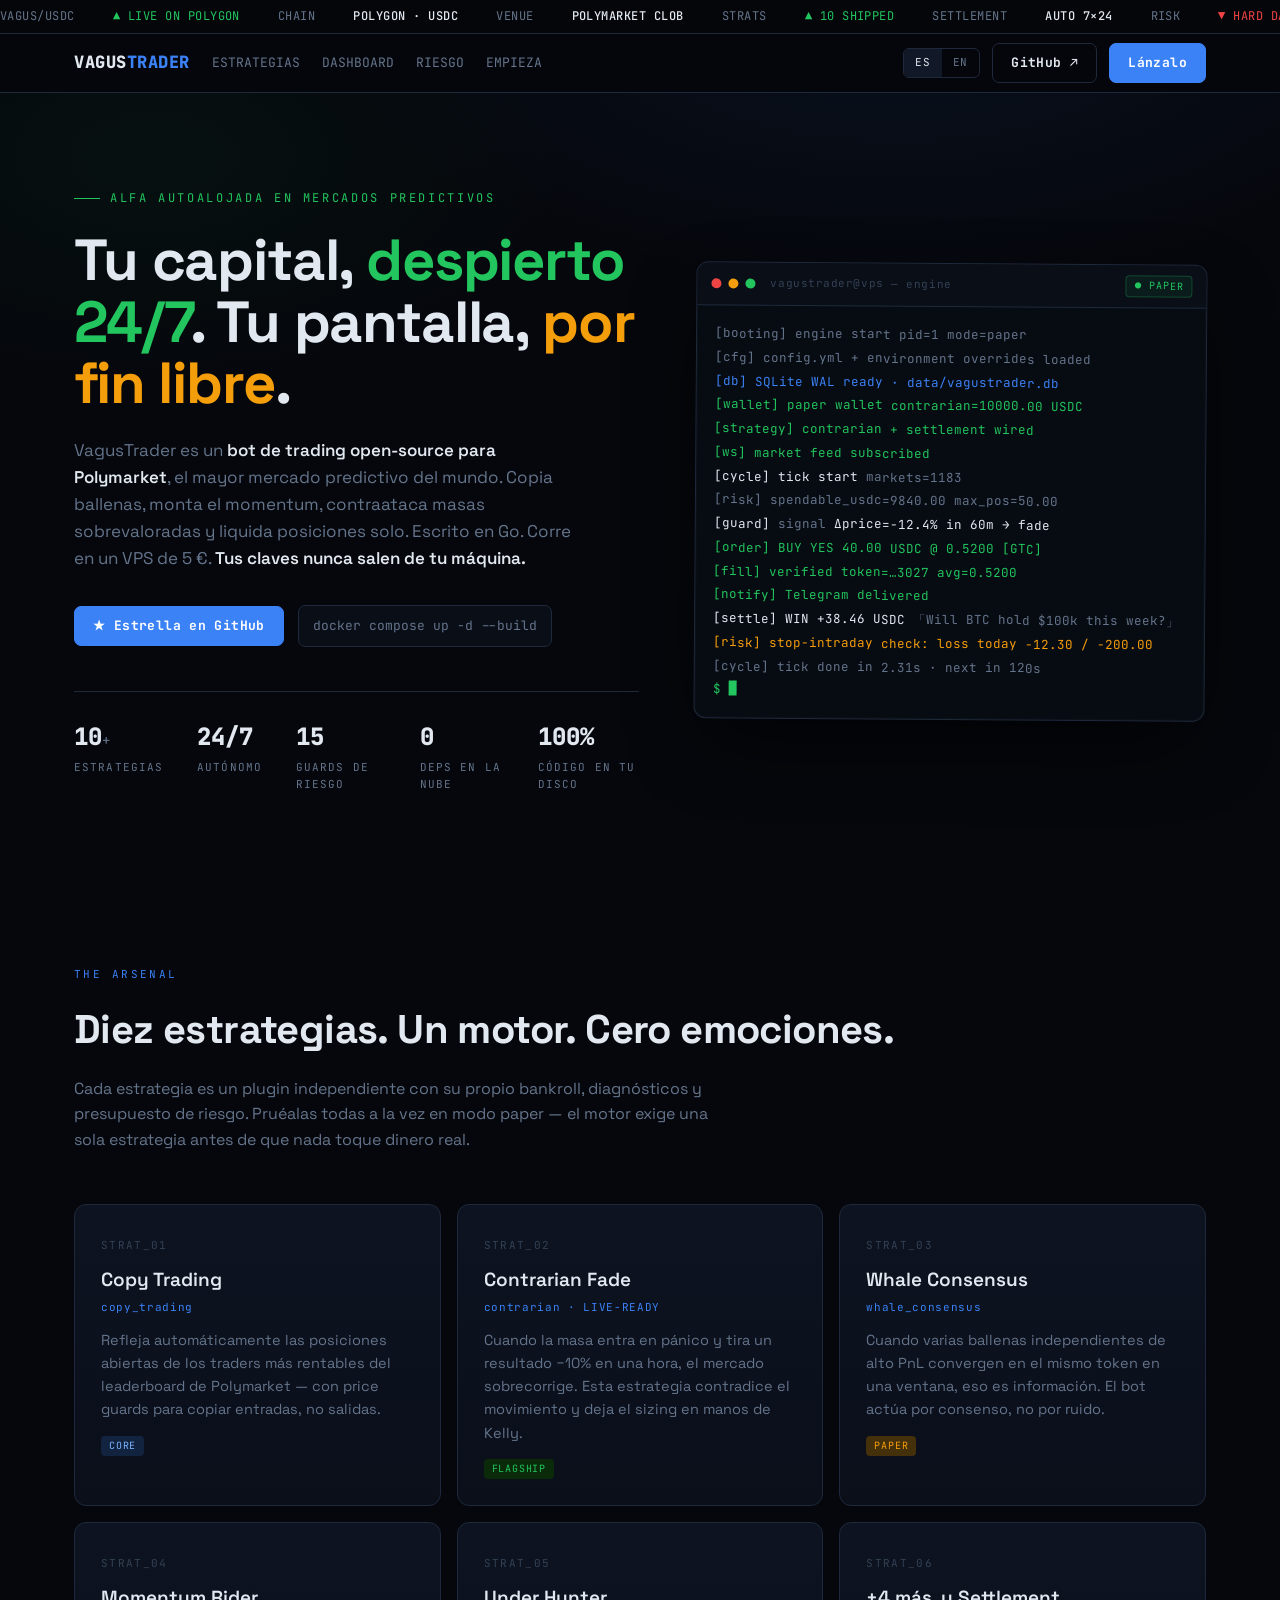
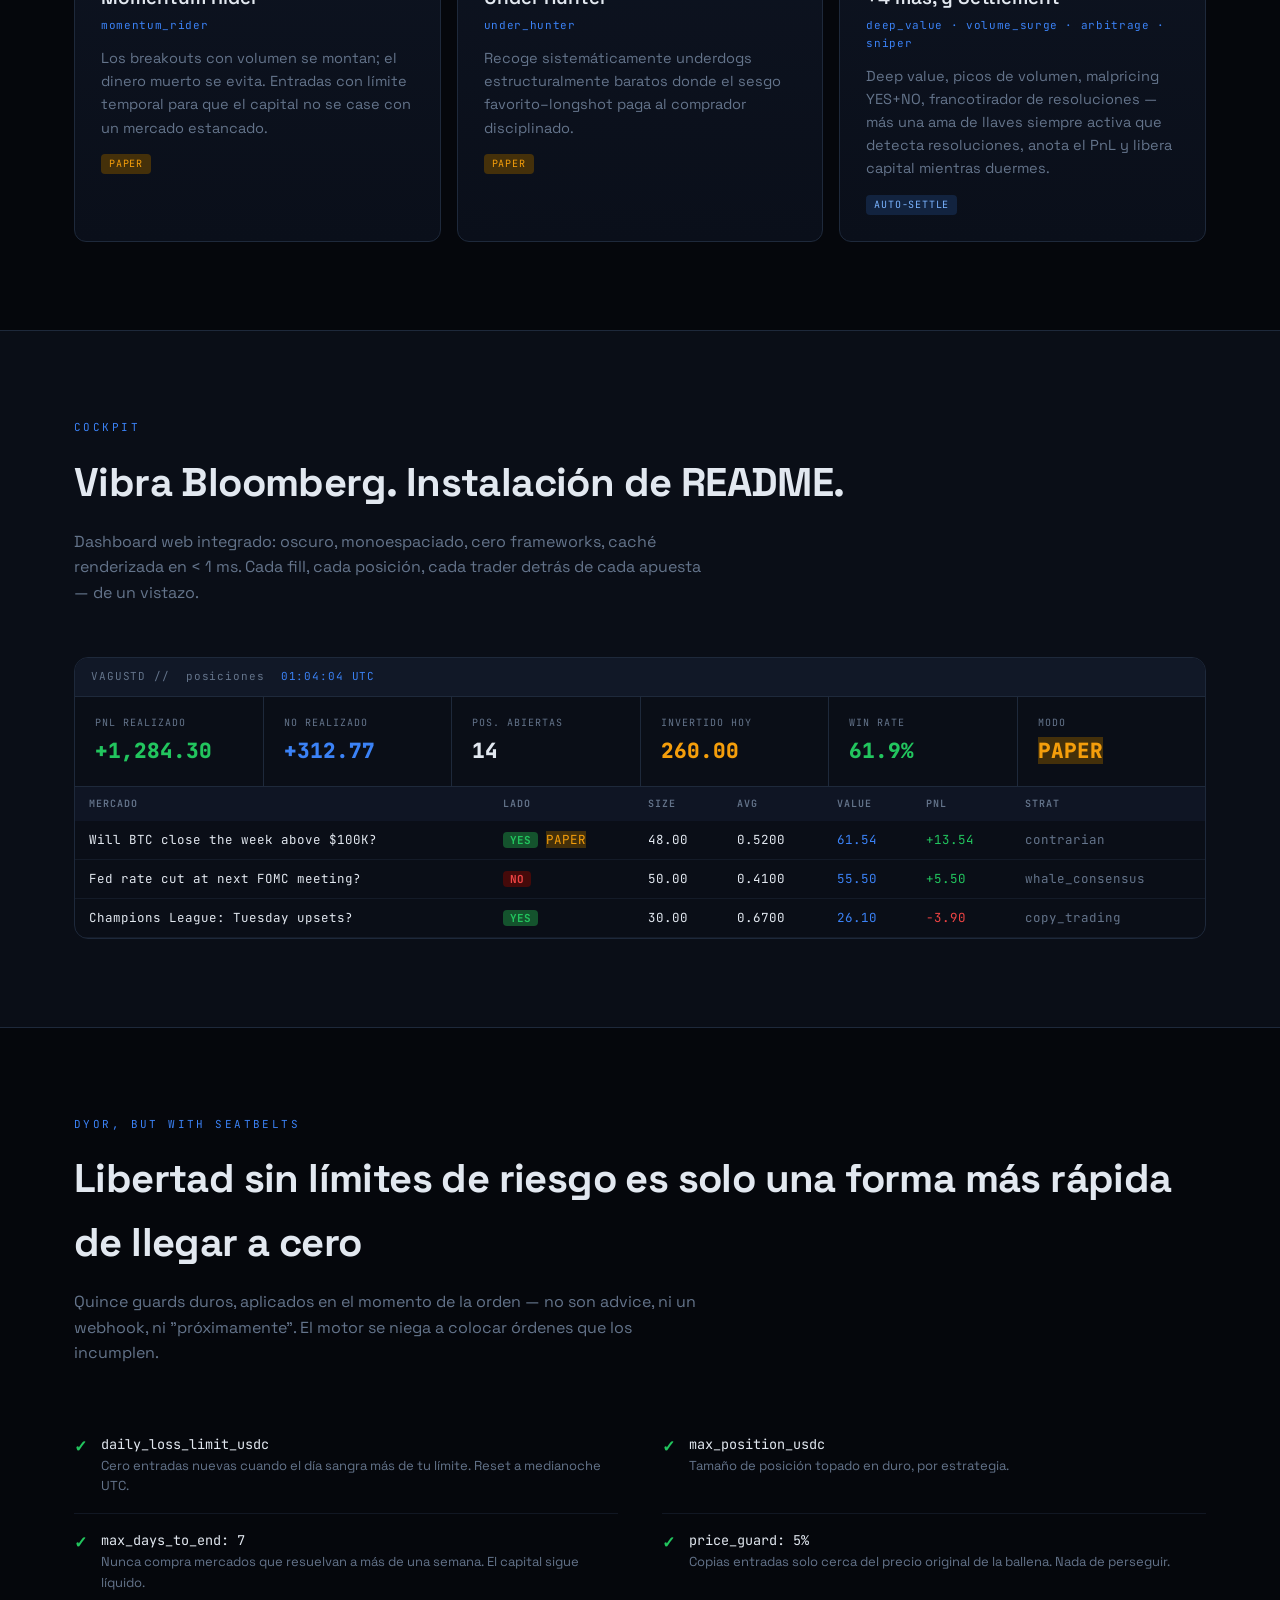
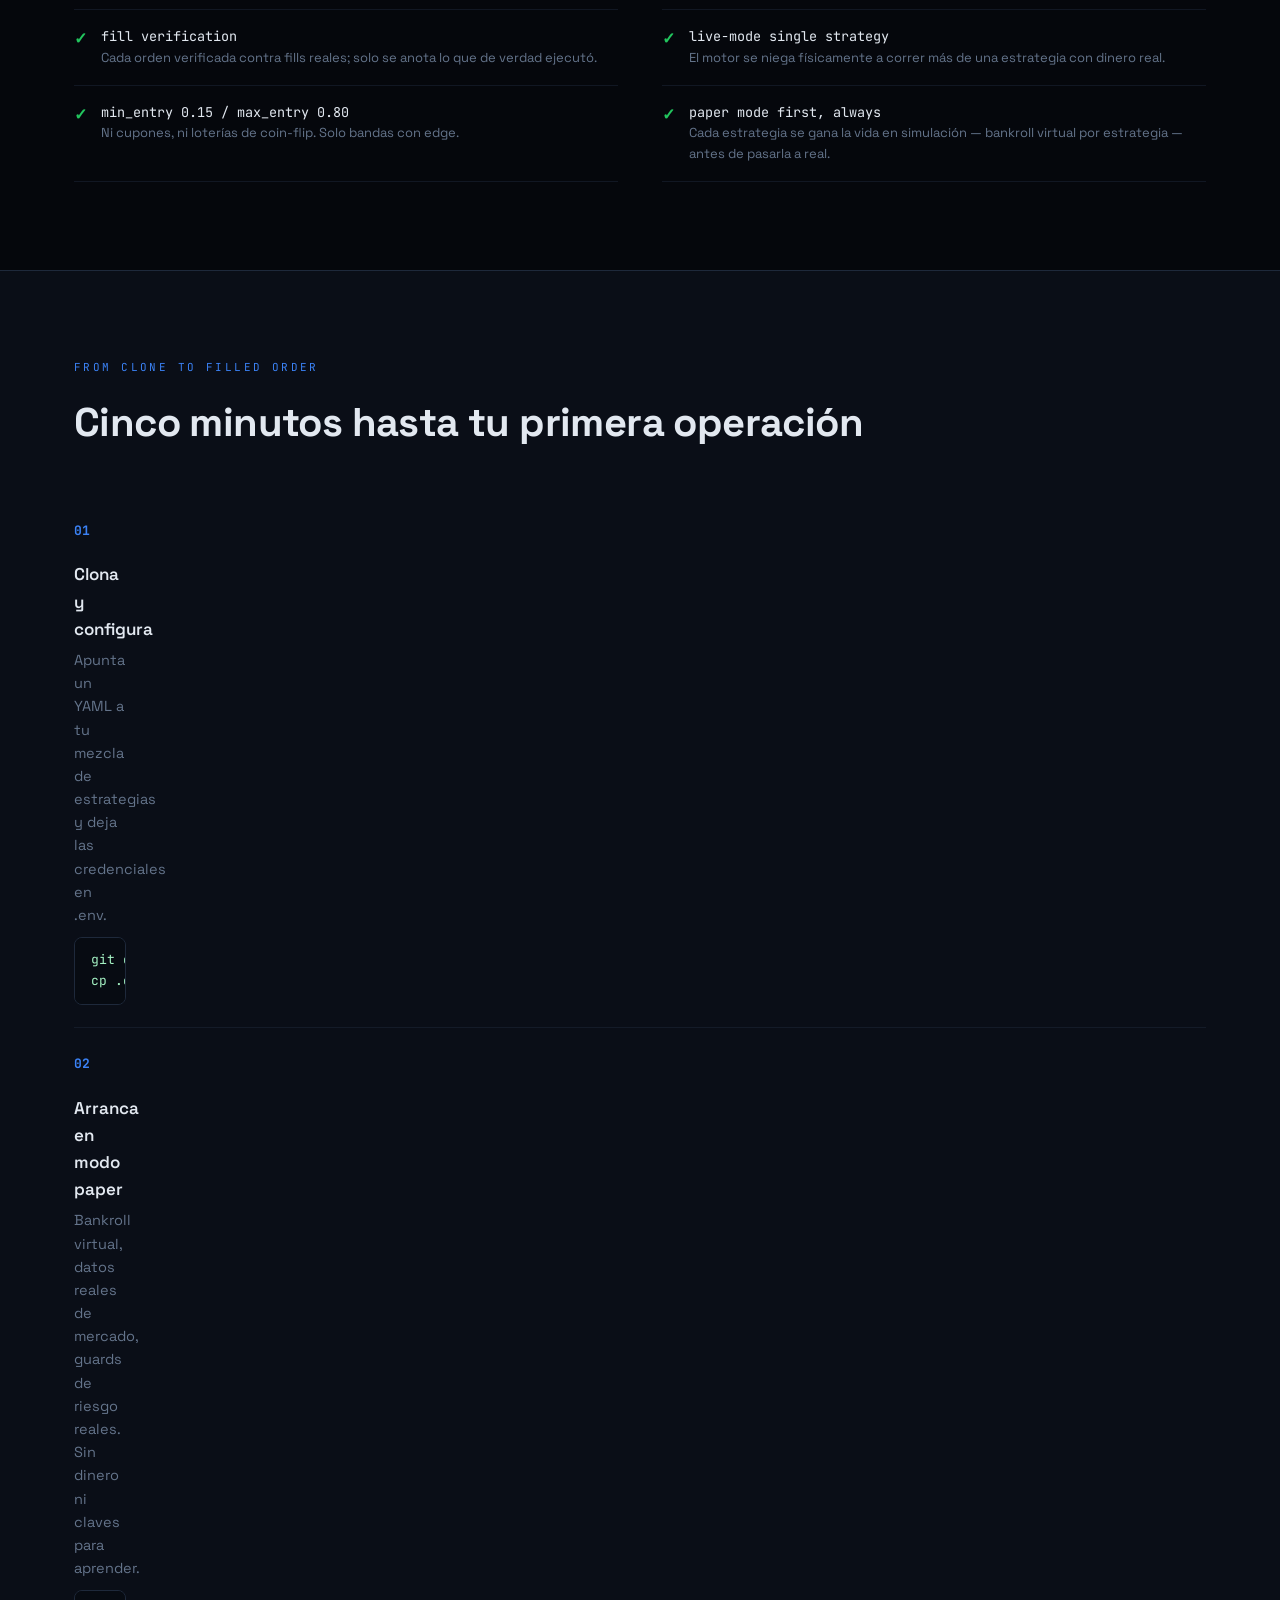
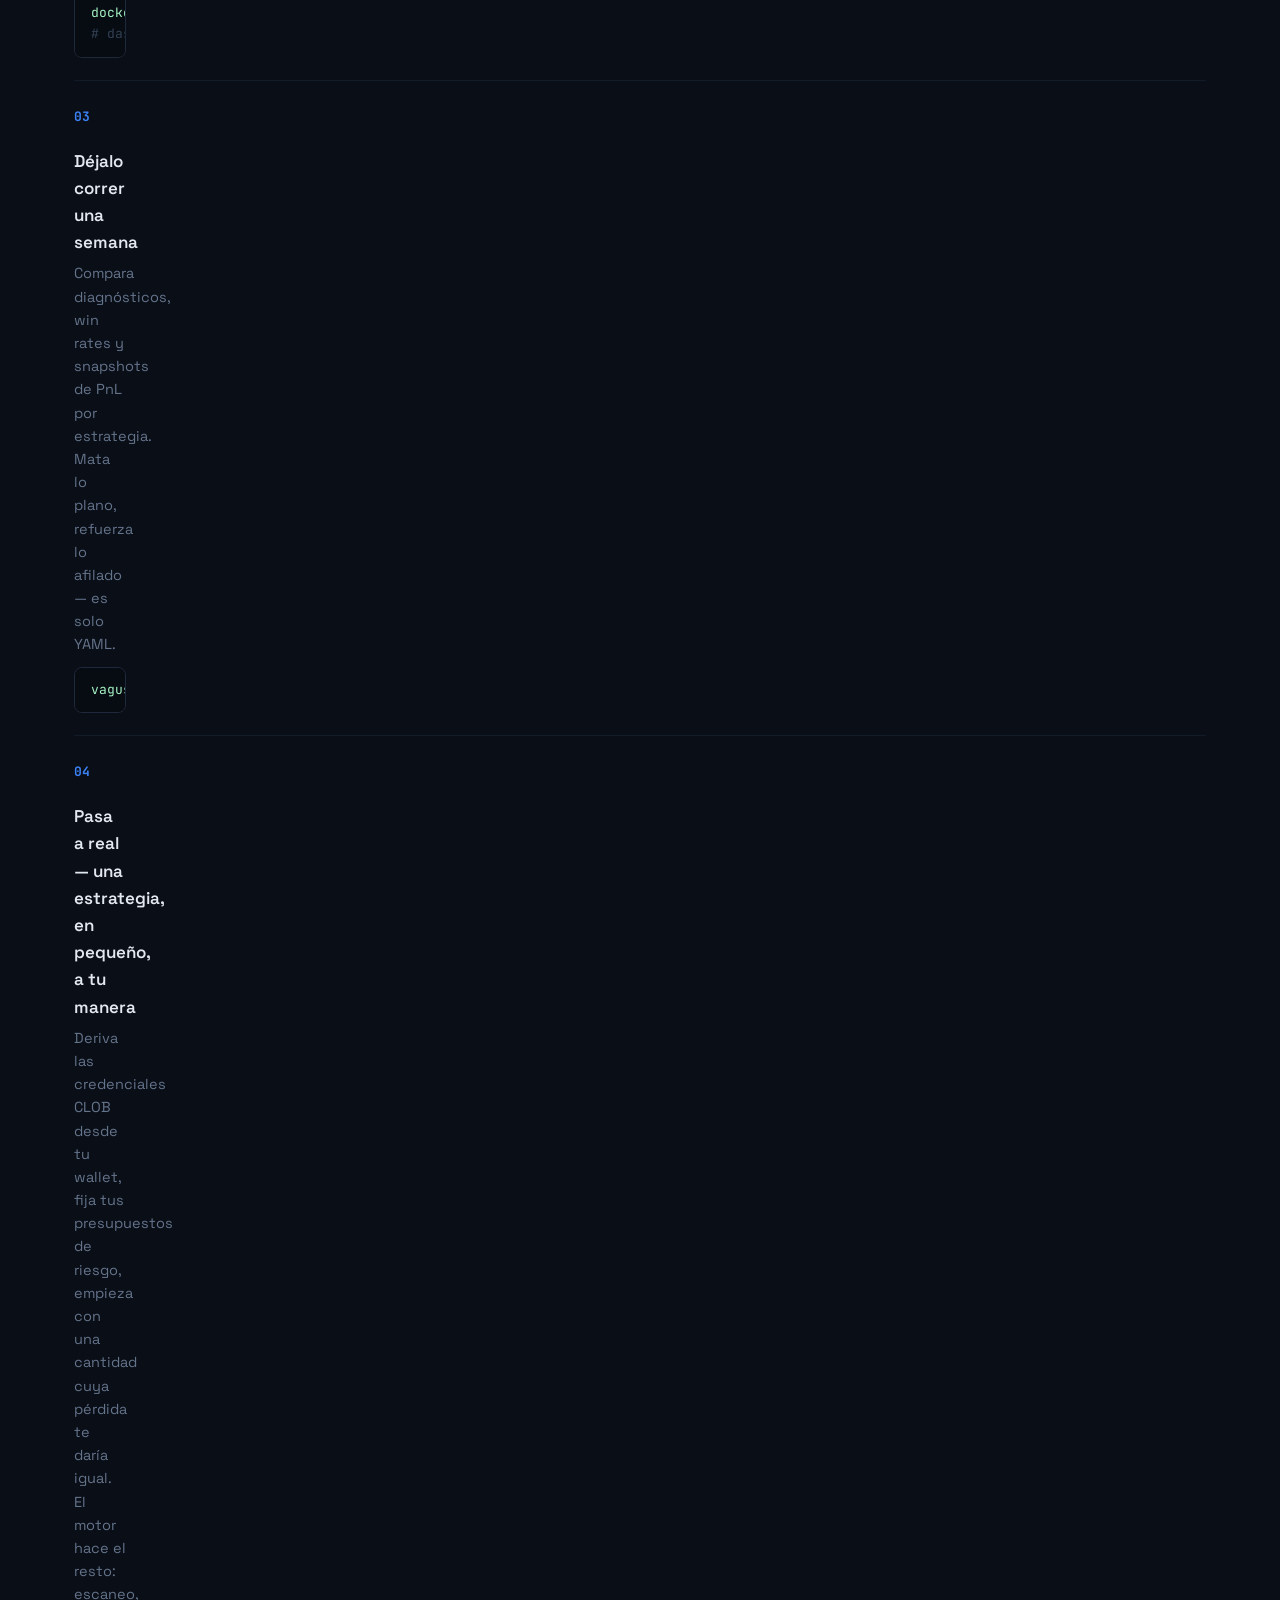
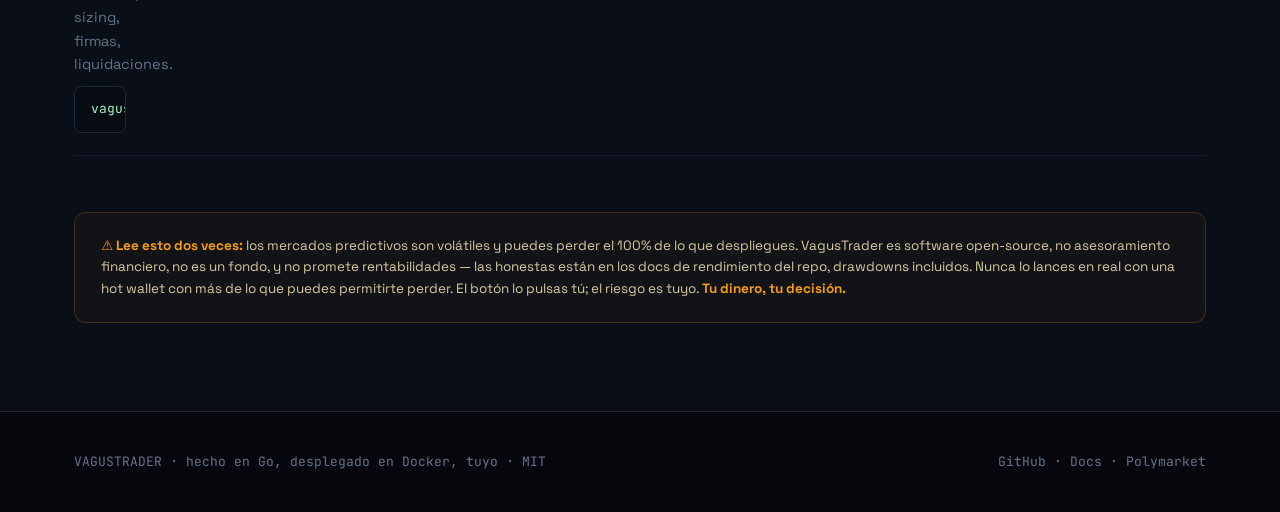
==== index.html @ f8dacf54 "pages: bilingual ES/EN product landing page (Wall Street terminal style)" ====
<!DOCTYPE html>
<html lang="es" class="es">
<head>
<meta charset="UTF-8">
<meta name="viewport" content="width=device-width, initial-scale=1.0">
<title>VagusTrader — Your liquidity edge, automated</title>
<meta name="description" content="Open-source automated trading for Polymarket. Follow whale flow, ride momentum, fade the crowd. Go-powered, risk-gated, self-hosted.">
<link rel="preconnect" href="https://fonts.googleapis.com">
<link href="https://fonts.googleapis.com/css2?family=JetBrains+Mono:wght@400;500;700;800&family=Space+Grotesk:wght@400;500;600;700&display=swap" rel="stylesheet">
<style>
:root{
  --bg:#05070c; --bg2:#0a0e17; --bg3:#111827; --panel:#0d1320;
  --border:#1e293b; --border-hot:#2dd4bf33;
  --text:#e2e8f0; --dim:#64748b; --faint:#334155;
  --accent:#3b82f6; --green:#22c55e; --red:#ef4444; --amber:#f59e0b;
  --mono:'JetBrains Mono',ui-monospace,monospace;
  --sans:'Space Grotesk',system-ui,sans-serif;
}
*{box-sizing:border-box;margin:0;padding:0}
html{scroll-behavior:smooth}
body{background:var(--bg);color:var(--text);font-family:var(--sans);font-size:16px;line-height:1.6;overflow-x:hidden}
::selection{background:var(--accent);color:#fff}
a{color:inherit;text-decoration:none}
.mono{font-family:var(--mono)}
.wrap{max-width:1180px;margin:0 auto;padding:0 24px}

/* ── ticker ─────────────────────────── */
.ticker{border-bottom:1px solid var(--border);background:#04060a;overflow:hidden;white-space:nowrap;position:relative;height:34px}
.ticker-track{display:inline-flex;gap:38px;align-items:center;height:34px;font-family:var(--mono);font-size:12px;letter-spacing:.04em;animation:tick 45s linear infinite;will-change:transform}
.ticker-track span.up{color:var(--green)}.ticker-track span.dn{color:var(--red)}.ticker-track span.nu{color:var(--dim)}
.ticker-track b{color:var(--text);font-weight:500}
@keyframes tick{from{transform:translateX(0)}to{transform:translateX(-50%)}}

/* ── nav ────────────────────────────── */
nav{position:sticky;top:0;z-index:50;background:#05070cdd;backdrop-filter:blur(12px);border-bottom:1px solid var(--border)}
.nav-in{display:flex;align-items:center;gap:22px;height:58px}
.brand{font-family:var(--mono);font-weight:800;font-size:17px;letter-spacing:.03em}
.brand i{font-style:normal;color:var(--accent)}
.nav-links{display:flex;gap:22px;font-size:13px;color:var(--dim);font-family:var(--mono)}
.nav-links a:hover{color:var(--text)}
.nav-right{margin-left:auto;display:flex;align-items:center;gap:12px}
.lang-sw{display:flex;border:1px solid var(--border);border-radius:6px;overflow:hidden;font-family:var(--mono);font-size:11px}
.lang-sw button{background:transparent;color:var(--dim);border:0;padding:5px 11px;cursor:pointer;font:inherit;letter-spacing:.06em}
.lang-sw button.on{background:var(--bg3);color:var(--text)}
.btn{display:inline-block;padding:9px 18px;border-radius:7px;font-family:var(--mono);font-size:13px;font-weight:700;letter-spacing:.03em;transition:.18s;border:1px solid var(--border)}
.btn-gh{color:var(--text)} .btn-gh:hover{border-color:var(--dim)}
.btn-primary{background:var(--accent);border-color:var(--accent);color:#fff}
.btn-primary:hover{background:#2563eb;box-shadow:0 0 28px #3b82f655}

/* ── hero ───────────────────────────── */
.hero{position:relative;padding:96px 0 84px;background:
 radial-gradient(900px 420px at 70% -10%, #3b82f614, transparent 65%),
 radial-gradient(700px 380px at 12% 8%, #22c55e0d, transparent 60%)}
.hero .wrap{display:grid;grid-template-columns:1.05fr .95fr;gap:56px;align-items:center}
.kicker{font-family:var(--mono);font-size:12px;letter-spacing:.22em;text-transform:uppercase;color:var(--green);display:flex;align-items:center;gap:10px;margin-bottom:22px}
.kicker::before{content:'';width:26px;height:1px;background:var(--green)}
h1{font-size:clamp(38px,4.6vw,58px);font-weight:700;line-height:1.06;letter-spacing:-.02em}
h1 .g{color:var(--green)} h1 .a{color:var(--amber)}
.hero p.sub{margin:22px 0 32px;color:var(--dim);font-size:17px;max-width:520px}
.hero p.sub b{color:var(--text);font-weight:600}
.cta-row{display:flex;gap:14px;flex-wrap:wrap;align-items:center}
.cmd-copy{font-family:var(--mono);font-size:13px;background:var(--bg2);border:1px solid var(--border);border-radius:7px;padding:10px 14px;color:var(--dim);cursor:pointer;transition:.18s}
.cmd-copy:hover{border-color:var(--accent);color:var(--text)}
.cmd-copy b{color:var(--green);font-weight:500}
.hero-stats{display:flex;gap:34px;margin-top:44px;padding-top:26px;border-top:1px solid var(--border)}
.hstat .v{font-family:var(--mono);font-size:24px;font-weight:800;color:var(--text)}
.hstat .v small{font-size:14px;color:var(--dim);font-weight:400}
.hstat .l{font-size:11px;font-family:var(--mono);letter-spacing:.1em;text-transform:uppercase;color:var(--dim);margin-top:2px}

/* terminal mock */
.term{background:#070b12;border:1px solid var(--border);border-radius:12px;box-shadow:0 30px 80px -20px #000c, 0 0 0 1px #ffffff06 inset;overflow:hidden;font-family:var(--mono);font-size:12.5px;transform:rotate(.4deg)}
.term-bar{display:flex;align-items:center;gap:7px;padding:10px 14px;background:var(--bg2);border-bottom:1px solid var(--border)}
.dot{width:10px;height:10px;border-radius:50%}
.term-title{margin-left:8px;color:var(--faint);font-size:11px;letter-spacing:.05em}
.term-body{padding:16px 18px;line-height:1.9;min-height:330px}
.ln-g{color:var(--green)}.ln-a{color:var(--amber)}.ln-d{color:var(--dim)}.ln-b{color:var(--accent)}.ln-r{color:var(--red)}.ln-w{color:var(--text)}
.cursor{display:inline-block;width:8px;height:15px;background:var(--green);vertical-align:-2px;animation:blink 1.1s steps(1) infinite}
@keyframes blink{50%{opacity:0}}
.tag-live{margin-left:auto;font-size:10px;color:var(--green);border:1px solid #22c55e44;background:#22c55e14;padding:2px 8px;border-radius:4px;letter-spacing:.1em}

/* ── sections ───────────────────────── */
section{padding:88px 0}
.sec-kicker{font-family:var(--mono);font-size:11px;letter-spacing:.22em;text-transform:uppercase;color:var(--accent);margin-bottom:14px}
h2{font-size:clamp(28px,3.2vw,40px);font-weight:700;letter-spacing:-.015em;margin-bottom:14px}
.sec-sub{color:var(--dim);max-width:640px;margin-bottom:52px}

/* strategy cards */
.grid{display:grid;gap:16px}
.g3{grid-template-columns:repeat(3,1fr)}
.g2{grid-template-columns:repeat(2,1fr)}
.card{background:linear-gradient(180deg,var(--panel),#0a0f1a);border:1px solid var(--border);border-radius:12px;padding:26px;transition:.22s;position:relative;overflow:hidden}
.card:hover{border-color:#3b82f655;transform:translateY(-3px);box-shadow:0 18px 44px -14px #3b82f622}
.card .idx{font-family:var(--mono);font-size:11px;color:var(--faint);letter-spacing:.12em}
.card h3{font-size:19px;margin:8px 0 4px;font-weight:600}
.card .en-name{font-family:var(--mono);font-size:11px;color:var(--accent);letter-spacing:.06em;margin-bottom:12px;display:block}
.card p{color:var(--dim);font-size:14.5px}
.pill{display:inline-block;font-family:var(--mono);font-size:10px;letter-spacing:.08em;padding:2px 8px;border-radius:4px;margin-top:14px}
.pill.paper{background:#44300a;color:var(--amber)}
.pill.live{background:#0a2a0a;color:var(--green)}
.pill.core{background:#12233f;color:#7ab3ff}

/* dashboard mock strip */
.mock{border:1px solid var(--border);border-radius:14px;overflow:hidden;background:var(--bg2)}
.mock-bar{display:flex;align-items:center;gap:16px;padding:10px 16px;background:var(--bg3);border-bottom:1px solid var(--border);font-family:var(--mono);font-size:11px;color:var(--dim);letter-spacing:.08em}
.mock-kpis{display:flex;border-bottom:1px solid var(--border);font-family:var(--mono)}
.kpi{flex:1;padding:18px 20px;border-right:1px solid var(--border)}
.kpi:last-child{border-right:0}
.kpi .kl{font-size:10px;color:var(--dim);letter-spacing:.1em;text-transform:uppercase}
.kpi .kv{font-size:21px;font-weight:800;margin-top:3px}
.pos{color:var(--green)}.neg{color:var(--red)}.neu{color:var(--amber)}.blu{color:var(--accent)}
table{width:100%;border-collapse:collapse;font-family:var(--mono);font-size:12.5px}
th{background:#0f1524;color:var(--dim);font-size:10px;letter-spacing:.1em;text-transform:uppercase;text-align:left;padding:9px 14px;font-weight:600}
td{padding:9px 14px;border-bottom:1px solid #1e293b80;color:var(--text)}
tr:hover td{background:var(--bg3)}
.badge-yes{background:#14532d;color:var(--green);padding:1px 7px;border-radius:4px;font-size:11px;font-weight:700}
.badge-no{background:#450a0a;color:var(--red);padding:1px 7px;border-radius:4px;font-size:11px;font-weight:700}
.modes{font-size:10px;font-weight:700;padding:1px 6px;border-radius:3px}
.m-paper{background:#44300a;color:var(--amber)}.m-live{background:#0a2a0a;color:var(--green)}

/* risk */
.risk-list{display:grid;grid-template-columns:repeat(2,1fr);gap:0 44px}
.risk-item{display:flex;gap:14px;padding:16px 0;border-bottom:1px solid #1e293b80}
.risk-item .ck{color:var(--green);font-family:var(--mono);font-weight:800}
.risk-item .rk{font-family:var(--mono);font-size:13.5px;color:var(--text)}
.risk-item .rd{font-size:13px;color:var(--dim)}

/* quickstart */
.steps{counter-reset:s}
.step{display:grid;grid-template-columns:52px 1fr;gap:20px;padding:22px 0;border-bottom:1px solid #1e293b80}
.step>div:last-child{min-width:0}
.step::before{counter-increment:s;content:counter(s,decimal-leading-zero);font-family:var(--mono);color:var(--accent);font-size:13px;font-weight:700;padding-top:4px}
.step h4{font-size:17px;margin-bottom:6px;font-weight:600}
.step p{color:var(--dim);font-size:14.5px}
.code{font-family:var(--mono);font-size:13px;background:#070b12;border:1px solid var(--border);border-radius:8px;padding:12px 16px;margin-top:10px;color:#a5f3c4;overflow-x:auto;white-space:nowrap}
.code .cm{color:var(--faint)}

/* disclaimer / footer */
.disclaimer{border:1px solid #f59e0b33;background:#f59e0b09;border-radius:12px;padding:22px 26px;font-size:13.5px;color:#d8c9a3}
.disclaimer b{color:var(--amber)}
footer{border-top:1px solid var(--border);padding:40px 0;color:var(--dim);font-size:13px;font-family:var(--mono)}
footer .wrap{display:flex;justify-content:space-between;gap:20px;flex-wrap:wrap}

/* i18n: html.es => Spanish, otherwise English */
html:not(.es) [data-es]{display:none!important}
html.es [data-en]{display:none!important}

@media(max-width:960px){
 .hero .wrap{grid-template-columns:1fr}
 .g3,.g2,.risk-list{grid-template-columns:1fr}
 .hero-stats{flex-wrap:wrap;gap:22px}
 .nav-links{display:none}
}
</style>
</head>
<body class="es">

<div class="ticker"><div class="ticker-track" id="ticker">
  <span class="nu">VAGUS/USDC</span><span class="up">▲ LIVE ON POLYGON</span>
  <span class="nu">CHAIN</span><span><b>POLYGON · USDC</b></span>
  <span class="nu">VENUE</span><span><b>POLYMARKET CLOB</b></span>
  <span class="nu">STRATS</span><span class="up">▲ 10 SHIPPED</span>
  <span class="nu">SETTLEMENT</span><span><b>AUTO 7×24</b></span>
  <span class="nu">RISK</span><span class="dn">▼ HARD DAILY STOP</span>
  <span class="nu">STACK</span><span><b>GO · SQLITE · DOCKER</b></span>
  <span class="nu">SOURCE</span><span class="up">▲ 100% OPEN</span>
  <span class="nu">VAGUS/USDC</span><span class="up">▲ LIVE ON POLYGON</span>
  <span class="nu">CHAIN</span><span><b>POLYGON · USDC</b></span>
  <span class="nu">VENUE</span><span><b>POLYMARKET CLOB</b></span>
  <span class="nu">STRATS</span><span class="up">▲ 10 SHIPPED</span>
  <span class="nu">SETTLEMENT</span><span><b>AUTO 7×24</b></span>
  <span class="nu">RISK</span><span class="dn">▼ HARD DAILY STOP</span>
  <span class="nu">STACK</span><span><b>GO · SQLITE · DOCKER</b></span>
  <span class="nu">SOURCE</span><span class="up">▲ 100% OPEN</span>
</div></div>

<nav><div class="wrap nav-in">
  <a class="brand" href="#">VAGUS<i>TRADER</i></a>
  <div class="nav-links">
    <a href="#strats"><span data-en>STRATEGIES</span><span data-es>ESTRATEGIAS</span></a>
    <a href="#dash"><span data-en>DASHBOARD</span><span data-es>DASHBOARD</span></a>
    <a href="#risk"><span data-en>RISK</span><span data-es>RIESGO</span></a>
    <a href="#start"><span data-en>GET STARTED</span><span data-es>EMPIEZA</span></a>
  </div>
  <div class="nav-right">
    <div class="lang-sw"><button id="btn-es" class="on">ES</button><button id="btn-en">EN</button></div>
    <a class="btn btn-gh" href="https://github.com/Thempra/vagustrader">GitHub ↗</a>
    <a class="btn btn-primary" href="#start"><span data-en>Run it</span><span data-es>Lánzalo</span></a>
  </div>
</div></nav>

<header class="hero"><div class="wrap">
  <div>
    <div class="kicker blk" data-en>SELF-HOSTED PREDICTION-MARKET ALPHA</div>
    <div class="kicker blk" data-es>ALFA AUTOALOJADA EN MERCADOS PREDICTIVOS</div>
    <h1 data-en>Your capital, <span class="g">awake 24/7</span>. Your screen, <span class="a">finally free</span>.</h1>
    <h1 data-es>Tu capital, <span class="g">despierto 24/7</span>. Tu pantalla, <span class="a">por fin libre</span>.</h1>
    <p class="sub" data-en>VagusTrader is an <b>open-source trading bot for Polymarket</b> — the world's largest prediction market. It copies whales, rides momentum, fades overpriced crowds and settles positions automatically. Written in Go. Runs on a €5 VPS. <b>Your keys never leave your machine.</b></p>
    <p class="sub" data-es>VagusTrader es un <b>bot de trading open-source para Polymarket</b>, el mayor mercado predictivo del mundo. Copia ballenas, monta el momentum, contraataca masas sobrevaloradas y liquida posiciones solo. Escrito en Go. Corre en un VPS de 5 €. <b>Tus claves nunca salen de tu máquina.</b></p>
    <div class="cta-row">
      <a class="btn btn-primary" href="https://github.com/Thempra/vagustrader"><span data-en>★ Star on GitHub</span><span data-es>★ Estrella en GitHub</span></a>
      <div class="cmd-copy" onclick="navigator.clipboard.writeText('docker compose up -d --build');this.innerHTML='✓ copied'">docker compose up -d --build</div>
    </div>
    <div class="hero-stats">
      <div class="hstat"><div class="v">10<small>+</small></div><div class="l"><span data-en>strategies</span><span data-es>estrategias</span></div></div>
      <div class="hstat"><div class="v">24/7</div><div class="l"><span data-en>autonomous</span><span data-es>autónomo</span></div></div>
      <div class="hstat"><div class="v">15</div><div class="l"><span data-en>risk guards</span><span data-es>guards de riesgo</span></div></div>
      <div class="hstat"><div class="v">0</div><div class="l"><span data-en>cloud dependencies</span><span data-es>deps en la nube</span></div></div>
      <div class="hstat"><div class="v">100%</div><div class="l"><span data-en>source on your disk</span><span data-es>código en tu disco</span></div></div>
    </div>
  </div>
  <div class="term">
    <div class="term-bar">
      <div class="dot" style="background:#ef4444"></div><div class="dot" style="background:#f59e0b"></div><div class="dot" style="background:#22c55e"></div>
      <div class="term-title">vagustrader@vps — engine</div><div class="tag-live">● PAPER</div>
    </div>
    <div class="term-body">
      <div class="ln-d">[booting] engine start pid=1 mode=paper</div>
      <div class="ln-d">[cfg] config.yml + environment overrides loaded</div>
      <div class="ln-b">[db] SQLite WAL ready · data/vagustrader.db</div>
      <div class="ln-g">[wallet] paper wallet contrarian=10000.00 USDC</div>
      <div class="ln-g">[strategy] contrarian + settlement wired</div>
      <div class="ln-g">[ws] market feed subscribed</div>
      <div class="ln-w">[cycle] tick start <span class="ln-d">markets=1183</span></div>
      <div class="ln-d">[risk] spendable_usdc=9840.00 max_pos=50.00</div>
      <div class="ln-w">[guard] <span class="ln-d">signal</span> Δprice=-12.4% in 60m → fade</div>
      <div class="ln-g">[order] BUY YES 40.00 USDC @ 0.5200 [GTC]</div>
      <div class="ln-g">[fill] verified token=…3027 avg=0.5200</div>
      <div class="ln-g">[notify] Telegram delivered</div>
      <div class="ln-w">[settle] WIN +38.46 USDC <span class="ln-d">「Will BTC hold $100k this week?」</span></div>
      <div class="ln-a">[risk] stop-intraday check: loss today −12.30 / −200.00</div>
      <div class="ln-d">[cycle] tick done in 2.31s · next in 120s</div>
      <div><span class="ln-g">$</span> <span class="cursor"></span></div>
    </div>
  </div>
</div></header>

<section id="strats"><div class="wrap">
  <div class="sec-kicker">THE ARSENAL</div>
  <h2 data-en>Ten strategies. One engine. Zero emotions.</h2>
  <h2 data-es>Diez estrategias. Un motor. Cero emociones.</h2>
  <p class="sec-sub" data-en>Each strategy is an independent plugin with its own bankroll, diagnostics and risk budget. Test them all simultaneously in paper mode — the engine enforces one strategy at a time before anything touches real money.</p>
  <p class="sec-sub" data-es>Cada estrategia es un plugin independiente con su propio bankroll, diagnósticos y presupuesto de riesgo. Pruéalas todas a la vez en modo paper — el motor exige una sola estrategia antes de que nada toque dinero real.</p>
  <div class="grid g3">
    <div class="card"><span class="idx">STRAT_01</span>
      <h3 data-en>Copy Trading</h3><h3 data-es>Copy Trading</h3>
      <span class="en-name">copy_trading</span>
      <p data-en>Automatically mirrors the open positions of Polymarket's most profitable leaderboard traders — with price guards so you copy entries, not exits.</p>
      <p data-es>Refleja automáticamente las posiciones abiertas de los traders más rentables del leaderboard de Polymarket — con price guards para copiar entradas, no salidas.</p>
      <span class="pill core">CORE</span>
    </div>
    <div class="card"><span class="idx">STRAT_02</span>
      <h3 data-en>Contrarian Fade</h3><h3 data-es>Contrarian Fade</h3>
      <span class="en-name">contrarian · LIVE-READY</span>
      <p data-en>When a herd panics and dumps an outcome −10% in an hour, markets overshoot. This strategy fades the move and lets Kelly sizing pick the bet size.</p>
      <p data-es>Cuando la masa entra en pánico y tira un resultado −10% en una hora, el mercado sobrecorrige. Esta estrategia contradice el movimiento y deja el sizing en manos de Kelly.</p>
      <span class="pill live">FLAGSHIP</span>
    </div>
    <div class="card"><span class="idx">STRAT_03</span>
      <h3 data-en>Whale Consensus</h3><h3 data-es>Whale Consensus</h3>
      <span class="en-name">whale_consensus</span>
      <p data-en>When several independent high-PnL whales converge on the same token within a window, that's information. The bot acts on consensus, not noise.</p>
      <p data-es>Cuando varias ballenas independientes de alto PnL convergen en el mismo token en una ventana, eso es información. El bot actúa por consenso, no por ruido.</p>
      <span class="pill paper">PAPER</span>
    </div>
    <div class="card"><span class="idx">STRAT_04</span>
      <h3 data-en>Momentum Rider</h3><h3 data-es>Momentum Rider</h3>
      <span class="en-name">momentum_rider</span>
      <p data-en>Breakouts with volume get ridden; dead money gets avoided. Time-bounded entries so capital never marries a stale market.</p>
      <p data-es>Los breakouts con volumen se montan; el dinero muerto se evita. Entradas con límite temporal para que el capital no se case con un mercado estancado.</p>
      <span class="pill paper">PAPER</span>
    </div>
    <div class="card"><span class="idx">STRAT_05</span>
      <h3 data-en>Under Hunter</h3><h3 data-es>Under Hunter</h3>
      <span class="en-name">under_hunter</span>
      <p data-en>Systematically scoops structurally underpriced longshots where the favorite–longshot bias pays the disciplined buyer.</p>
      <p data-es>Recoge sistemáticamente underdogs estructuralmente baratos donde el sesgo favorito–longshot paga al comprador disciplinado.</p>
      <span class="pill paper">PAPER</span>
    </div>
    <div class="card"><span class="idx">STRAT_06</span>
      <h3 data-en>+4 more, and Settlement</h3><h3 data-es>+4 más, y Settlement</h3>
      <span class="en-name">deep_value · volume_surge · arbitrage · sniper</span>
      <p data-en>Deep value, volume surges, YES+NO mispricing, resolution sniping — plus an always-on housekeeper that detects resolutions, books PnL and frees capital while you sleep.</p>
      <p data-es>Deep value, picos de volumen, malpricing YES+NO, francotirador de resoluciones — más una ama de llaves siempre activa que detecta resoluciones, anota el PnL y libera capital mientras duermes.</p>
      <span class="pill core">AUTO-SETTLE</span>
    </div>
  </div>
</div></section>

<section id="dash" style="background:var(--bg2);border-top:1px solid var(--border);border-bottom:1px solid var(--border)"><div class="wrap">
  <div class="sec-kicker">COCKPIT</div>
  <h2 data-en>A Bloomberg vibe. A README install.</h2>
  <h2 data-es>Vibra Bloomberg. Instalación de README.</h2>
  <p class="sec-sub" data-en>Built-in web dashboard: dark, monospace, zero frameworks, < 1 ms cached rendering. Every fill, every position, every source trader behind each bet — one glance.</p>
  <p class="sec-sub" data-es>Dashboard web integrado: oscuro, monoespaciado, cero frameworks, caché renderizada en < 1 ms. Cada fill, cada posición, cada trader detrás de cada apuesta — de un vistazo.</p>
  <div class="mock">
    <div class="mock-bar">VAGUSTD // <span data-en>positions</span><span data-es>posiciones</span> <span style="color:var(--accent)">01:04:04 UTC</span></div>
    <div class="mock-kpis">
      <div class="kpi"><div class="kl"><span data-en>realized pnl</span><span data-es>pnL realizado</span></div><div class="kv pos">+1,284.30</div></div>
      <div class="kpi"><div class="kl"><span data-en>unrealized</span><span data-es>no realizado</span></div><div class="kv blu">+312.77</div></div>
      <div class="kpi"><div class="kl"><span data-en>open pos</span><span data-es>pos. abiertas</span></div><div class="kv">14</div></div>
      <div class="kpi"><div class="kl"><span data-en>invested today</span><span data-es>invertido hoy</span></div><div class="kv neu">260.00</div></div>
      <div class="kpi"><div class="kl"><span data-en>win rate</span><span data-es>win rate</span></div><div class="kv pos">61.9%</div></div>
      <div class="kpi"><div class="kl"><span data-en>mode</span><span data-es>modo</span></div><div class="kv"><span class="m-paper">PAPER</span></div></div>
    </div>
    <table>
      <tr><th><span data-en>market</span><span data-es>mercado</span></th><th><span data-en>side</span><span data-es>lado</span></th><th>SIZE</th><th>AVG</th><th>VALUE</th><th>PnL</th><th>STRAT</th></tr>
      <tr><td>Will BTC close the week above $100K?</td><td><span class="badge-yes">YES</span> <span class="m-paper">PAPER</span></td><td>48.00</td><td>0.5200</td><td class="blu">61.54</td><td class="pos">+13.54</td><td class="nu" style="color:var(--dim)">contrarian</td></tr>
      <tr><td>Fed rate cut at next FOMC meeting?</td><td><span class="badge-no">NO</span></td><td>50.00</td><td>0.4100</td><td class="blu">55.50</td><td class="pos">+5.50</td><td style="color:var(--dim)">whale_consensus</td></tr>
      <tr><td>Champions League: Tuesday upsets?</td><td><span class="badge-yes">YES</span></td><td>30.00</td><td>0.6700</td><td class="blu">26.10</td><td class="neg">−3.90</td><td style="color:var(--dim)">copy_trading</td></tr>
    </table>
  </div>
</div></section>

<section id="risk"><div class="wrap">
  <div class="sec-kicker">DYOR, BUT WITH SEATBELTS</div>
  <h2 data-en>Freedom without risk limits is just a faster way to zero</h2>
  <h2 data-es>Libertad sin límites de riesgo es solo una forma más rápida de llegar a cero</h2>
  <p class="sec-sub" data-en>Fifteen hard guards, enforced at order time — not advisory, not a webhook, not "coming soon". The engine refuses to place orders that break them.</p>
  <p class="sec-sub" data-es>Quince guards duros, aplicados en el momento de la orden — no son advice, ni un webhook, ni "próximamente". El motor se niega a colocar órdenes que los incumplen.</p>
  <div class="risk-list">
    <div class="risk-item"><span class="ck">✓</span><div><div class="rk">daily_loss_limit_usdc</div><div class="rd" data-en>No new entries once the day bleeds past your cap. Resets at UTC midnight.</div><div class="rd" data-es>Cero entradas nuevas cuando el día sangra más de tu límite. Reset a medianoche UTC.</div></div></div>
    <div class="risk-item"><span class="ck">✓</span><div><div class="rk">max_position_usdc</div><div class="rd" data-en>Position sizes are hard-capped, per strategy.</div><div class="rd" data-es>Tamaño de posición topado en duro, por estrategia.</div></div></div>
    <div class="risk-item"><span class="ck">✓</span><div><div class="rk">max_days_to_end: 7</div><div class="rd" data-en>Never buys markets resolving more than a week out. Capital stays liquid.</div><div class="rd" data-es>Nunca compra mercados que resuelvan a más de una semana. El capital sigue líquido.</div></div></div>
    <div class="risk-item"><span class="ck">✓</span><div><div class="rk">price_guard: 5%</div><div class="rd" data-en>Copy entries only near the whale's original price. No chasing.</div><div class="rd" data-es>Copias entradas solo cerca del precio original de la ballena. Nada de perseguir.</div></div></div>
    <div class="risk-item"><span class="ck">✓</span><div><div class="rk">fill verification</div><div class="rd" data-en>Every order verified against on-exchange fills; books only what actually filled.</div><div class="rd" data-es>Cada orden verificada contra fills reales; solo se anota lo que de verdad ejecutó.</div></div></div>
    <div class="risk-item"><span class="ck">✓</span><div><div class="rk">live-mode single strategy</div><div class="rd" data-en>The engine physically refuses to run more than one trading strategy with real money.</div><div class="rd" data-es>El motor se niega físicamente a correr más de una estrategia con dinero real.</div></div></div>
    <div class="risk-item"><span class="ck">✓</span><div><div class="rk">min_entry 0.15 / max_entry 0.80</div><div class="rd" data-en>No lottery tickets, no coin-flip lotto. Edge bands only.</div><div class="rd" data-es>Ni cupones, ni loterías de coin-flip. Solo bandas con edge.</div></div></div>
    <div class="risk-item"><span class="ck">✓</span><div><div class="rk">paper mode first, always</div><div class="rd" data-en>Every strategy earns its keep in simulation — virtual bankroll per strategy — before you flip it live.</div><div class="rd" data-es>Cada estrategia se gana la vida en simulación — bankroll virtual por estrategia — antes de pasarla a real.</div></div></div>
  </div>
</div></section>

<section id="start" style="background:var(--bg2);border-top:1px solid var(--border)"><div class="wrap">
  <div class="sec-kicker">FROM CLONE TO FILLED ORDER</div>
  <h2 data-en>Five minutes to your first trade</h2>
  <h2 data-es>Cinco minutos hasta tu primera operación</h2>
  <div class="steps" style="margin-top:40px">
    <div class="step"><div></div><div>
      <h4 data-en>Clone & configure</h4><h4 data-es>Clona y configura</h4>
      <p data-en>Point one YAML at your strategy mix, drop credentials in .env.</p>
      <p data-es>Apunta un YAML a tu mezcla de estrategias y deja las credenciales en .env.</p>
      <div class="code">git clone git@github.com:Thempra/vagustrader.git && cd vagustrader<br>cp .env.example .env && cp config.yml.example config.yml</div>
    </div></div>
    <div class="step"><div></div><div>
      <h4 data-en>Start in paper mode</h4><h4 data-es>Arranca en modo paper</h4>
      <p data-en>Virtual bankroll, real market data, real risk gates. No money, no keys needed to learn.</p>
      <p data-es>Bankroll virtual, datos reales de mercado, guards de riesgo reales. Sin dinero ni claves para aprender.</p>
      <div class="code">docker compose up -d --build<br><span class="cm"># dashboard → http://localhost:8080</span></div>
    </div></div>
    <div class="step"><div></div><div>
      <h4 data-en>Let it run for a week</h4><h4 data-es>Déjalo correr una semana</h4>
      <p data-en>Compare strategy diagnostics, win rates and PnL snapshots. Kill what's flat, double down on what's sharp — it's just YAML.</p>
      <p data-es>Compara diagnósticos, win rates y snapshots de PnL por estrategia. Mata lo plano, refuerza lo afilado — es solo YAML.</p>
      <div class="code">vagustrader status <span class="cm"># or watch the dashboard, or Telegram pings</span></div>
    </div></div>
    <div class="step"><div></div><div>
      <h4 data-en>Go live — one strategy, small, on your terms</h4><h4 data-es>Pasa a real — una estrategia, en pequeño, a tu manera</h4>
      <p data-en>Derive CLOB credentials from your wallet, set your risk budgets, start with an amount you'd shrug off losing. The engine does the rest: scanning, sizing, signing, settling.</p>
      <p data-es>Deriva las credenciales CLOB desde tu wallet, fija tus presupuestos de riesgo, empieza con una cantidad cuya pérdida te daría igual. El motor hace el resto: escaneo, sizing, firmas, liquidaciones.</p>
      <div class="code">vagustrader derive-creds && vagustrader run</div>
    </div></div>
  </div>

  <div class="disclaimer" style="margin-top:56px" data-en>
    <b>⚠ Read this twice:</b> prediction markets are volatile and you can lose 100% of what you deploy. VagusTrader is open-source software, not financial advice, not a fund, and it makes no promises about returns — the honest ones are in the repo's performance docs, drawdowns included. Never run live with a hot wallet holding more than you can afford to lose. You press the button; you own the risk. <b>Trade your own money, your own call.</b>
  </div>
  <div class="disclaimer" style="margin-top:56px" data-es>
    <b>⚠ Lee esto dos veces:</b> los mercados predictivos son volátiles y puedes perder el 100% de lo que despliegues. VagusTrader es software open-source, no asesoramiento financiero, no es un fondo, y no promete rentabilidades — las honestas están en los docs de rendimiento del repo, drawdowns incluidos. Nunca lo lances en real con una hot wallet con más de lo que puedes permitirte perder. El botón lo pulsas tú; el riesgo es tuyo. <b>Tu dinero, tu decisión.</b>
  </div>
</div></section>

<footer><div class="wrap">
  <div>VAGUSTRADER · <span data-en>built in Go, shipped in Docker, owned by you</span><span data-es>hecho en Go, desplegado en Docker, tuyo</span> · MIT</div>
  <div><a href="https://github.com/Thempra/vagustrader">GitHub</a> · <a href="https://github.com/Thempra/vagustrader/tree/master/docs/foundation">Docs</a> · <a href="https://polymarket.com">Polymarket</a></div>
</div></footer>

<script>
const root=document.documentElement;
const bE=document.getElementById('btn-es'),bN=document.getElementById('btn-en');
function setLang(es){root.classList.toggle('es',es);root.lang=es?'es':'en';bE.classList.toggle('on',es);bN.classList.toggle('on',!es);localStorage.lang=es?'es':'en'}
bE.onclick=()=>setLang(true);
bN.onclick=()=>setLang(false);
if(localStorage.lang==='en')setLang(false);
</script>
</body>
</html>
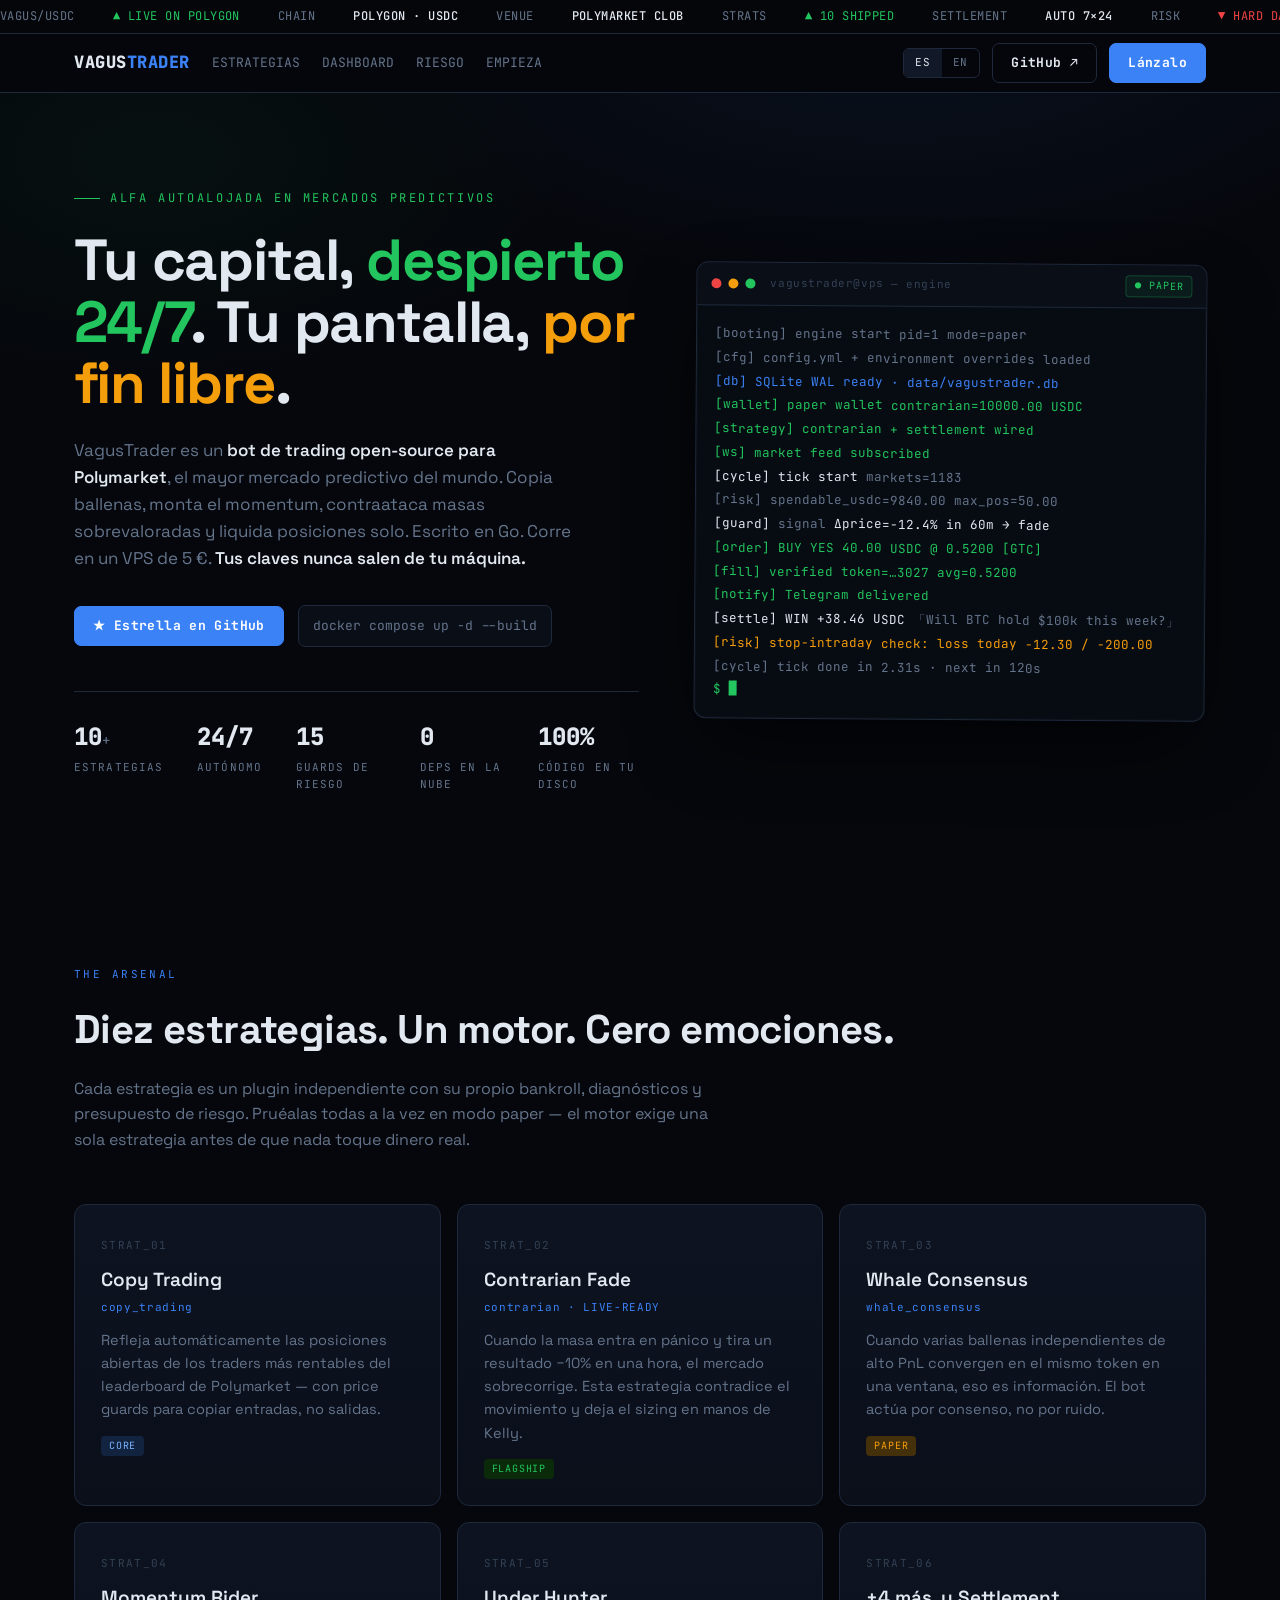
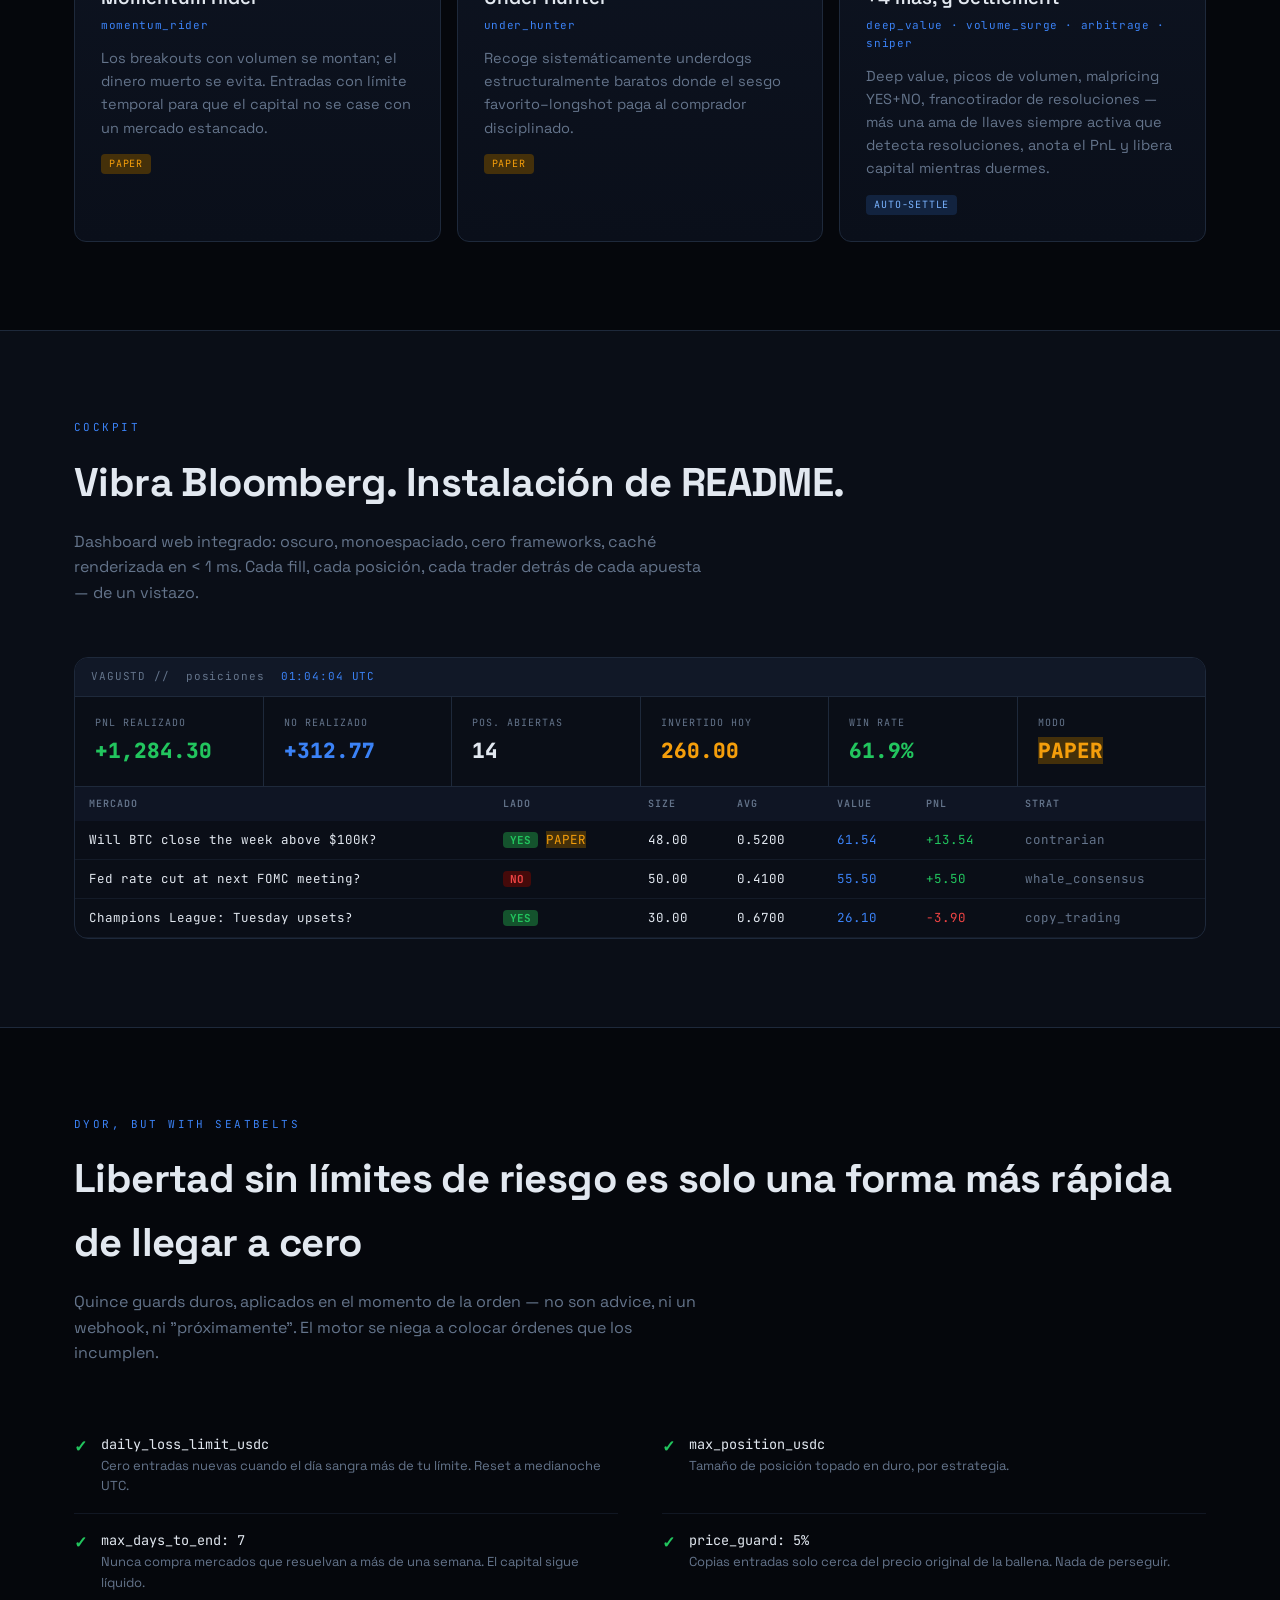
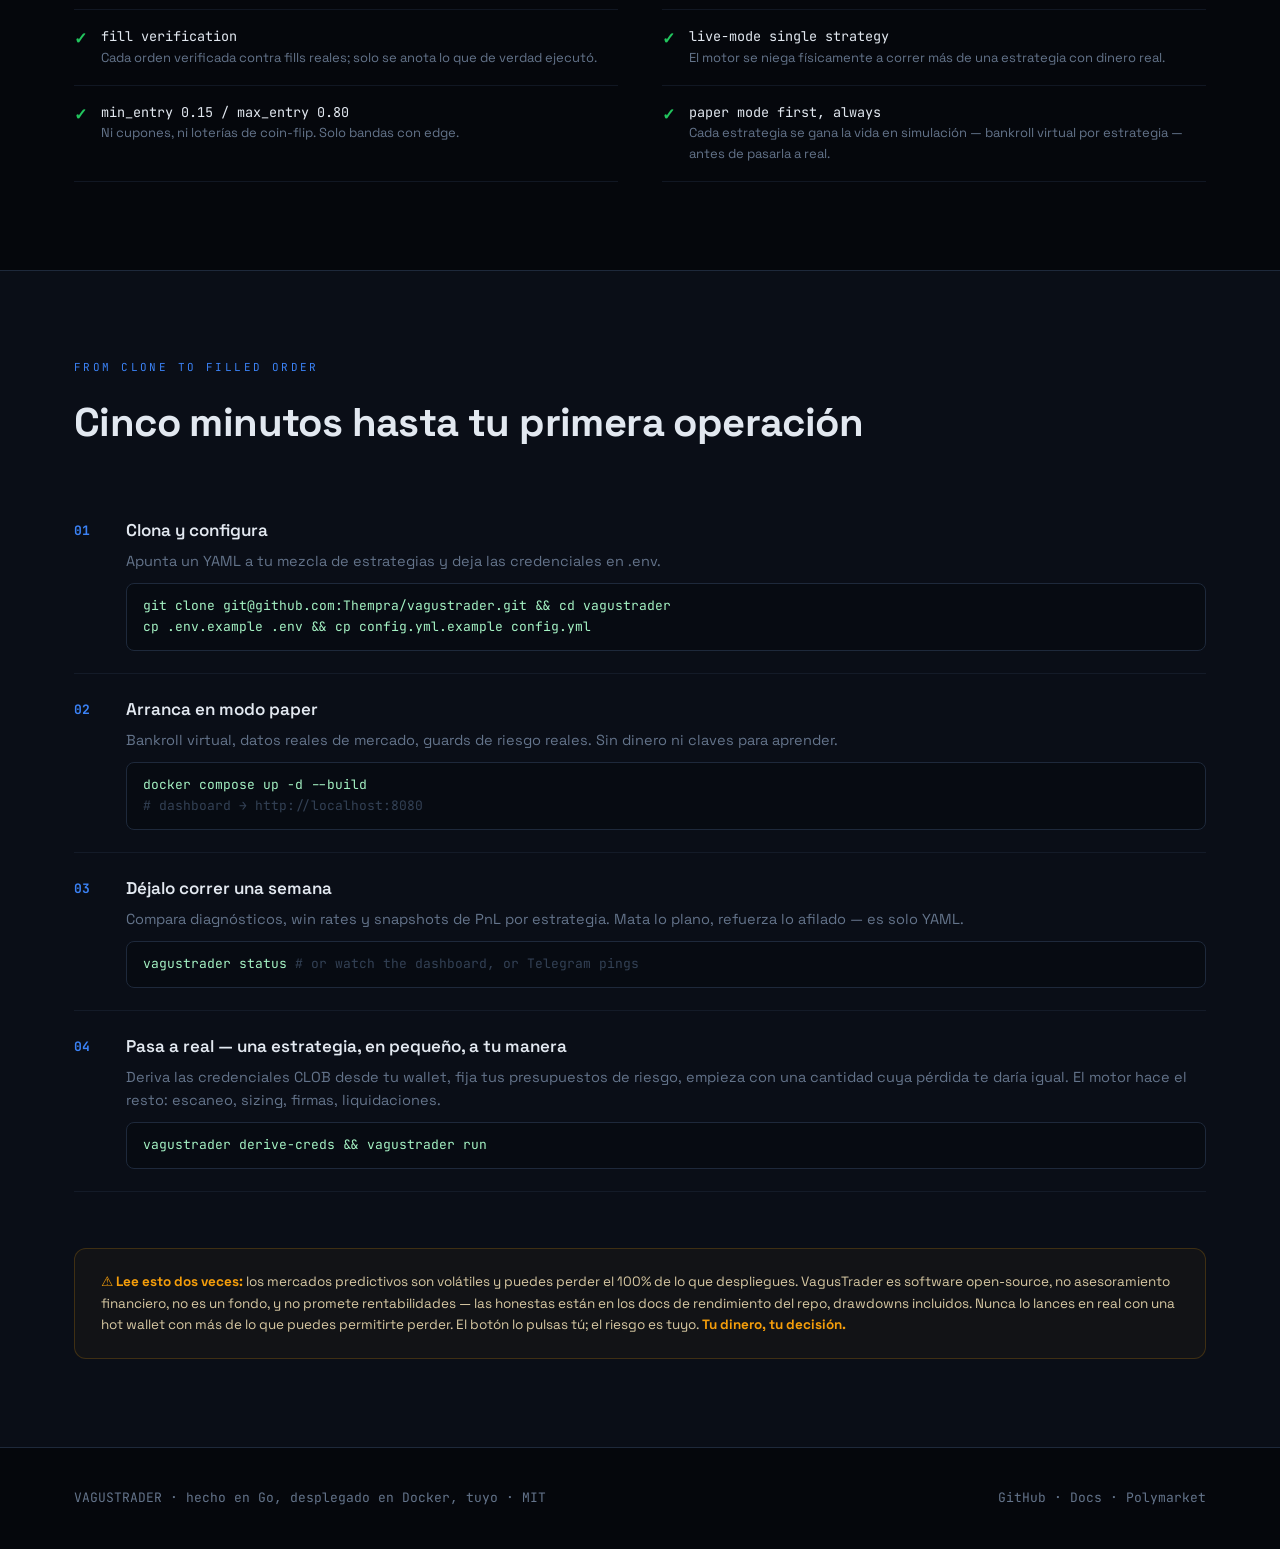
==== commit 96894f2a: "pages: fix quickstart step layout (flex columns, real step numbers)" ====
--- a/index.html
+++ b/index.html
@@ -126,9 +126,9 @@
 
 /* quickstart */
 .steps{counter-reset:s}
-.step{display:grid;grid-template-columns:52px 1fr;gap:20px;padding:22px 0;border-bottom:1px solid #1e293b80}
-.step>div:last-child{min-width:0}
-.step::before{counter-increment:s;content:counter(s,decimal-leading-zero);font-family:var(--mono);color:var(--accent);font-size:13px;font-weight:700;padding-top:4px}
+.step{display:flex;gap:20px;padding:22px 0;border-bottom:1px solid #1e293b80}
+.step>div:last-child{min-width:0;flex:1}
+.step .num{font-family:var(--mono);color:var(--accent);font-size:13px;font-weight:700;padding-top:4px;flex:0 0 32px}
 .step h4{font-size:17px;margin-bottom:6px;font-weight:600}
 .step p{color:var(--dim);font-size:14.5px}
 .code{font-family:var(--mono);font-size:13px;background:#070b12;border:1px solid var(--border);border-radius:8px;padding:12px 16px;margin-top:10px;color:#a5f3c4;overflow-x:auto;white-space:nowrap}
@@ -334,25 +334,25 @@
   <h2 data-en>Five minutes to your first trade</h2>
   <h2 data-es>Cinco minutos hasta tu primera operación</h2>
   <div class="steps" style="margin-top:40px">
-    <div class="step"><div></div><div>
+    <div class="step"><span class="num">01</span><div class="s">
       <h4 data-en>Clone & configure</h4><h4 data-es>Clona y configura</h4>
       <p data-en>Point one YAML at your strategy mix, drop credentials in .env.</p>
       <p data-es>Apunta un YAML a tu mezcla de estrategias y deja las credenciales en .env.</p>
       <div class="code">git clone git@github.com:Thempra/vagustrader.git && cd vagustrader<br>cp .env.example .env && cp config.yml.example config.yml</div>
     </div></div>
-    <div class="step"><div></div><div>
+    <div class="step"><span class="num">02</span><div class="s">
       <h4 data-en>Start in paper mode</h4><h4 data-es>Arranca en modo paper</h4>
       <p data-en>Virtual bankroll, real market data, real risk gates. No money, no keys needed to learn.</p>
       <p data-es>Bankroll virtual, datos reales de mercado, guards de riesgo reales. Sin dinero ni claves para aprender.</p>
       <div class="code">docker compose up -d --build<br><span class="cm"># dashboard → http://localhost:8080</span></div>
     </div></div>
-    <div class="step"><div></div><div>
+    <div class="step"><span class="num">03</span><div class="s">
       <h4 data-en>Let it run for a week</h4><h4 data-es>Déjalo correr una semana</h4>
       <p data-en>Compare strategy diagnostics, win rates and PnL snapshots. Kill what's flat, double down on what's sharp — it's just YAML.</p>
       <p data-es>Compara diagnósticos, win rates y snapshots de PnL por estrategia. Mata lo plano, refuerza lo afilado — es solo YAML.</p>
       <div class="code">vagustrader status <span class="cm"># or watch the dashboard, or Telegram pings</span></div>
     </div></div>
-    <div class="step"><div></div><div>
+    <div class="step"><span class="num">04</span><div class="s">
       <h4 data-en>Go live — one strategy, small, on your terms</h4><h4 data-es>Pasa a real — una estrategia, en pequeño, a tu manera</h4>
       <p data-en>Derive CLOB credentials from your wallet, set your risk budgets, start with an amount you'd shrug off losing. The engine does the rest: scanning, sizing, signing, settling.</p>
       <p data-es>Deriva las credenciales CLOB desde tu wallet, fija tus presupuestos de riesgo, empieza con una cantidad cuya pérdida te daría igual. El motor hace el resto: escaneo, sizing, firmas, liquidaciones.</p>
